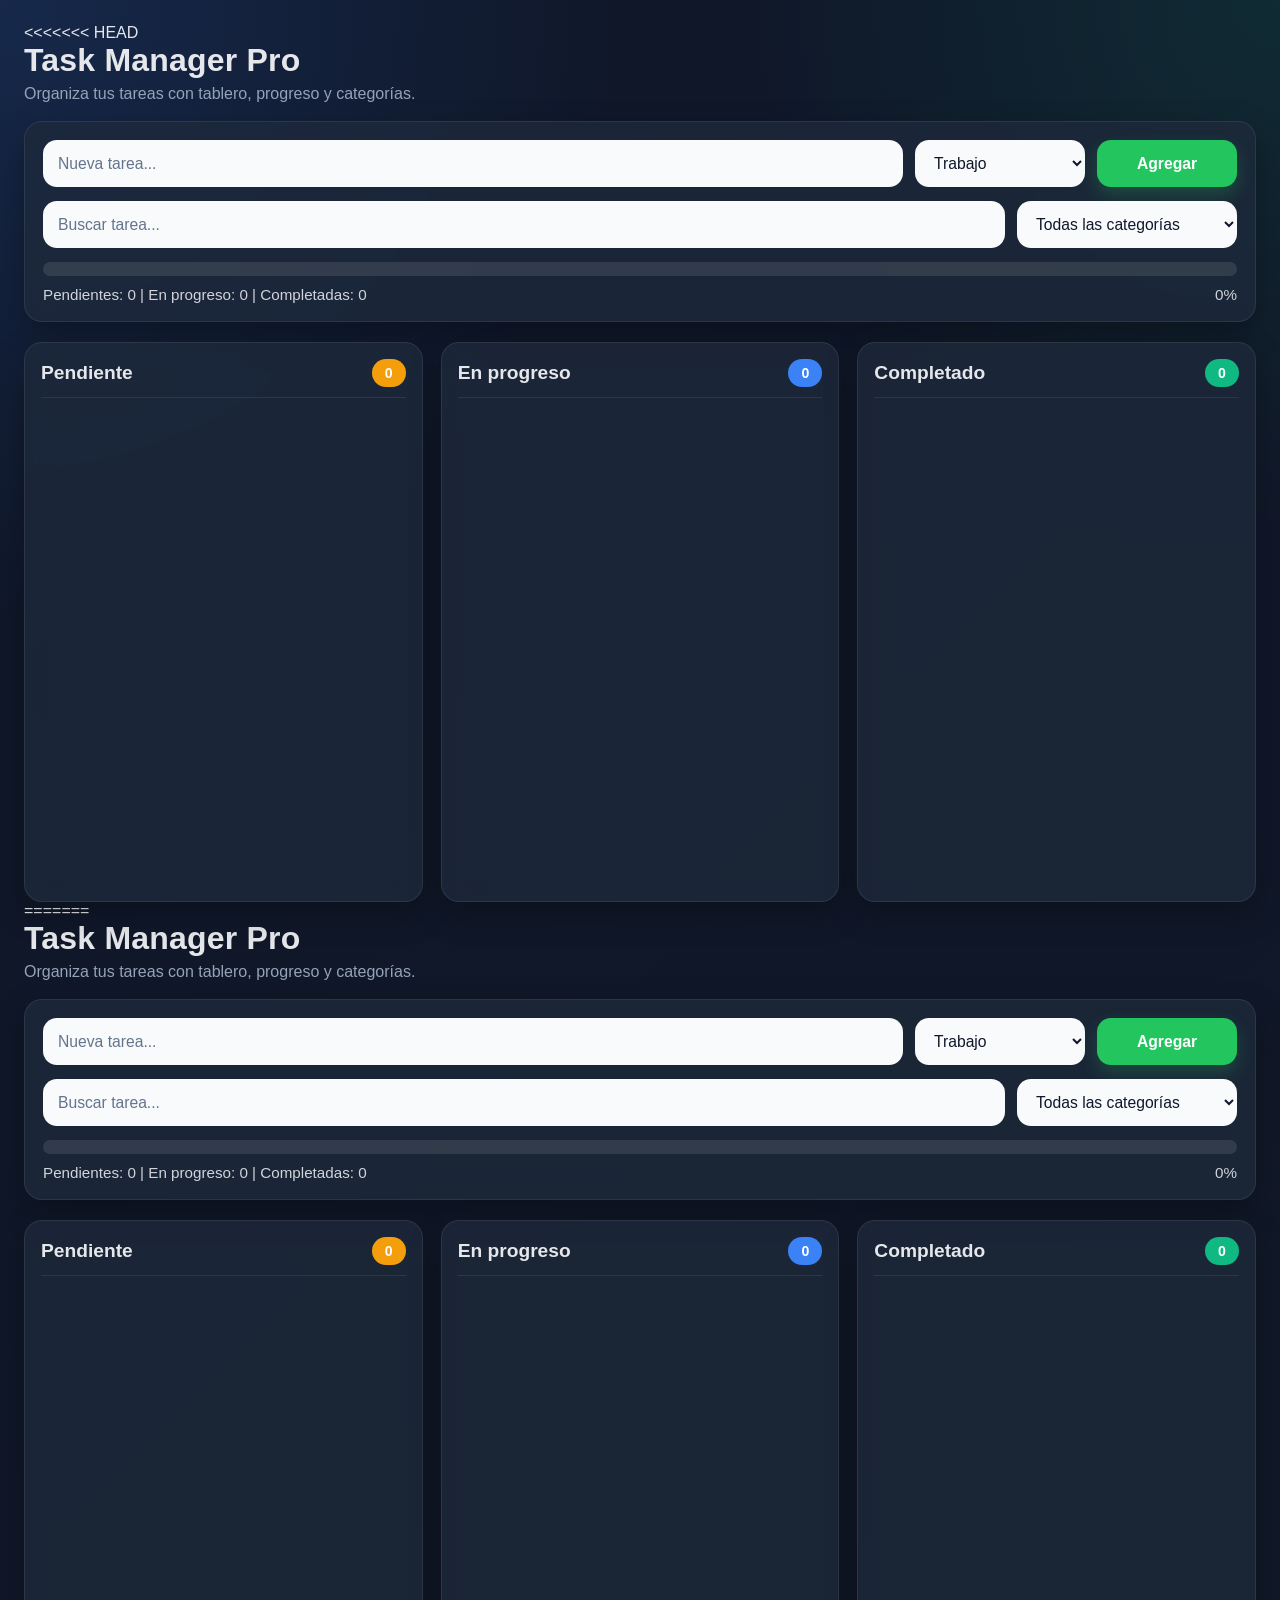
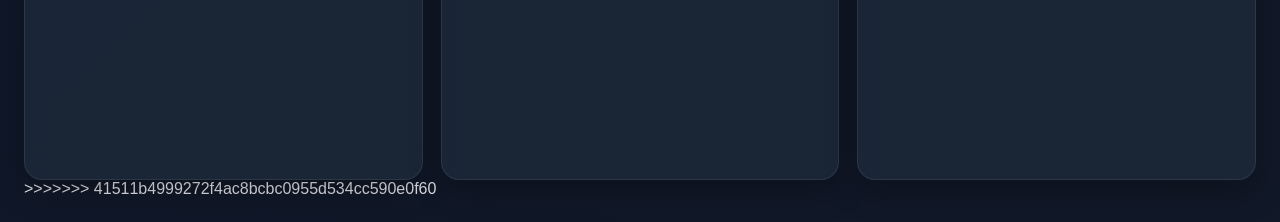
==== static/index.html @ 19077a7a "Preparar proyecto para deploy en Render" ====
<<<<<<< HEAD
<!DOCTYPE html>
<html lang="es">
  <head>
    <meta charset="UTF-8" />
    <meta name="viewport" content="width=device-width, initial-scale=1.0" />
    <title>Task Manager Pro</title>
    <link rel="stylesheet" href="css/styles.css" />
  </head>
  <body>
    <div class="app-shell">

      <header class="topbar">
        <div>
          <h1>Task Manager Pro</h1>
          <p class="subtitle">Organiza tus tareas con tablero, progreso y categorías.</p>
        </div>
      </header>

      <section class="toolbar card">
        <div class="input-row">
          <input id="tareaInput" type="text" placeholder="Nueva tarea..." maxlength="200" />
          <select id="categoria">
            <option value="Trabajo">Trabajo</option>
            <option value="Estudio">Estudio</option>
            <option value="Personal">Personal</option>
          </select>
          <button id="agregarBtn" class="primary-btn">Agregar</button>
        </div>
        <div class="filters-row">
          <input id="buscarInput" type="text" placeholder="Buscar tarea..." />
          <select id="filtroCategoria">
            <option value="Todas">Todas las categorías</option>
            <option value="Trabajo">Trabajo</option>
            <option value="Estudio">Estudio</option>
            <option value="Personal">Personal</option>
          </select>
        </div>
        <div class="progress-wrap">
          <div class="progress-bar-bg">
            <div id="progressBar" class="progress-bar-fill"></div>
          </div>
          <div class="progress-meta">
            <span id="contadorTexto">Pendientes: 0 | En progreso: 0 | Completadas: 0</span>
            <span id="porcentajeTexto">0%</span>
          </div>
        </div>
      </section>

      <section class="board">
        <div class="column card" data-estado="Pendiente">
          <div class="column-header pendiente-header">
            <h2>Pendiente</h2>
            <span id="countPendiente" class="count-pill">0</span>
          </div>
          <div class="lista" id="pendiente"></div>
        </div>

        <div class="column card" data-estado="En progreso">
          <div class="column-header progreso-header">
            <h2>En progreso</h2>
            <span id="countProgreso" class="count-pill">0</span>
          </div>
          <div class="lista" id="progreso"></div>
        </div>

        <div class="column card" data-estado="Completado">
          <div class="column-header completado-header">
            <h2>Completado</h2>
            <span id="countCompletado" class="count-pill">0</span>
          </div>
          <div class="lista" id="completado"></div>
        </div>
      </section>

    </div>
    <script src="js/app.js"></script>
  </body>
=======
<!DOCTYPE html>
<html lang="es">
  <head>
    <meta charset="UTF-8" />
    <meta name="viewport" content="width=device-width, initial-scale=1.0" />
    <title>Task Manager Pro</title>
    <link rel="stylesheet" href="css/styles.css" />
  </head>
  <body>
    <div class="app-shell">

      <header class="topbar">
        <div>
          <h1>Task Manager Pro</h1>
          <p class="subtitle">Organiza tus tareas con tablero, progreso y categorías.</p>
        </div>
      </header>

      <section class="toolbar card">
        <div class="input-row">
          <input id="tareaInput" type="text" placeholder="Nueva tarea..." maxlength="200" />
          <select id="categoria">
            <option value="Trabajo">Trabajo</option>
            <option value="Estudio">Estudio</option>
            <option value="Personal">Personal</option>
          </select>
          <button id="agregarBtn" class="primary-btn">Agregar</button>
        </div>
        <div class="filters-row">
          <input id="buscarInput" type="text" placeholder="Buscar tarea..." />
          <select id="filtroCategoria">
            <option value="Todas">Todas las categorías</option>
            <option value="Trabajo">Trabajo</option>
            <option value="Estudio">Estudio</option>
            <option value="Personal">Personal</option>
          </select>
        </div>
        <div class="progress-wrap">
          <div class="progress-bar-bg">
            <div id="progressBar" class="progress-bar-fill"></div>
          </div>
          <div class="progress-meta">
            <span id="contadorTexto">Pendientes: 0 | En progreso: 0 | Completadas: 0</span>
            <span id="porcentajeTexto">0%</span>
          </div>
        </div>
      </section>

      <section class="board">
        <div class="column card" data-estado="Pendiente">
          <div class="column-header pendiente-header">
            <h2>Pendiente</h2>
            <span id="countPendiente" class="count-pill">0</span>
          </div>
          <div class="lista" id="pendiente"></div>
        </div>

        <div class="column card" data-estado="En progreso">
          <div class="column-header progreso-header">
            <h2>En progreso</h2>
            <span id="countProgreso" class="count-pill">0</span>
          </div>
          <div class="lista" id="progreso"></div>
        </div>

        <div class="column card" data-estado="Completado">
          <div class="column-header completado-header">
            <h2>Completado</h2>
            <span id="countCompletado" class="count-pill">0</span>
          </div>
          <div class="lista" id="completado"></div>
        </div>
      </section>

    </div>
    <script src="js/app.js"></script>
  </body>
>>>>>>> 41511b4999272f4ac8bcbc0955d534cc590e0f60
</html>
---- static/css/styles.css ----
:root {
  --bg-1: #0f172a;
  --bg-2: #111827;
  --panel: #1e293b;
  --panel-2: #0b1220;
  --card: #ffffff;
  --text: #e5e7eb;
  --muted: #94a3b8;
  --shadow: 0 12px 32px rgba(0, 0, 0, 0.28);
  --radius: 18px;
  --pendiente: #f59e0b;
  --progreso: #3b82f6;
  --completado: #10b981;
  --trabajo: #f97316;
  --estudio: #2563eb;
  --personal: #16a34a;
  --danger: #ef4444;
  --danger-hover: #dc2626;
  --primary: #22c55e;
  --primary-hover: #16a34a;
}

* {
  margin: 0;
  padding: 0;
  box-sizing: border-box;
}

html, body {
  min-height: 100%;
}

body {
  font-family: Inter, Arial, Helvetica, sans-serif;
  background:
    radial-gradient(circle at top left, rgba(59, 130, 246, 0.16), transparent 28%),
    radial-gradient(circle at top right, rgba(16, 185, 129, 0.12), transparent 24%),
    linear-gradient(135deg, var(--bg-1), var(--bg-2));
  color: var(--text);
  padding: 24px;
}

.app-shell {
  max-width: 1280px;
  margin: 0 auto;
}

.topbar {
  margin-bottom: 18px;
}

.topbar h1 {
  font-size: 2rem;
  font-weight: 800;
  letter-spacing: 0.2px;
}

.subtitle {
  color: var(--muted);
  margin-top: 6px;
}

.card {
  background: rgba(30, 41, 59, 0.78);
  border: 1px solid rgba(255, 255, 255, 0.08);
  backdrop-filter: blur(12px);
  border-radius: var(--radius);
  box-shadow: var(--shadow);
}

.toolbar {
  padding: 18px;
  margin-bottom: 20px;
}

.input-row,
.filters-row {
  display: grid;
  gap: 12px;
  margin-bottom: 14px;
}

.input-row {
  grid-template-columns: minmax(220px, 1fr) 170px 140px;
}

.filters-row {
  grid-template-columns: 1fr 220px;
}

input, select, button {
  border: none;
  outline: none;
  border-radius: 14px;
  font-size: 0.98rem;
}

input, select {
  padding: 14px 15px;
  background: #f8fafc;
  color: #0f172a;
}

input::placeholder {
  color: #64748b;
}

button {
  padding: 14px 16px;
  font-weight: 700;
  cursor: pointer;
  transition: transform 0.16s ease, background 0.16s ease, box-shadow 0.16s ease;
}

button:hover {
  transform: translateY(-1px);
}

.primary-btn {
  background: var(--primary);
  color: white;
  box-shadow: 0 8px 18px rgba(34, 197, 94, 0.24);
}

.primary-btn:hover {
  background: var(--primary-hover);
}

.progress-wrap {
  margin-top: 8px;
}

.progress-bar-bg {
  width: 100%;
  height: 14px;
  border-radius: 999px;
  background: rgba(255, 255, 255, 0.1);
  overflow: hidden;
}

.progress-bar-fill {
  height: 100%;
  width: 0%;
  border-radius: 999px;
  background: linear-gradient(90deg, #34d399, #10b981);
  transition: width 0.28s ease;
}

.progress-meta {
  margin-top: 10px;
  display: flex;
  justify-content: space-between;
  align-items: center;
  gap: 12px;
  color: #d1d5db;
  font-size: 0.95rem;
}

.board {
  display: grid;
  grid-template-columns: repeat(3, 1fr);
  gap: 18px;
}

.column {
  padding: 16px;
  min-height: 560px;
}

.column-header {
  display: flex;
  justify-content: space-between;
  align-items: center;
  margin-bottom: 14px;
  padding-bottom: 10px;
  border-bottom: 1px solid rgba(255, 255, 255, 0.08);
}

.column-header h2 {
  font-size: 1.2rem;
  font-weight: 800;
}

.count-pill {
  min-width: 34px;
  text-align: center;
  padding: 6px 10px;
  border-radius: 999px;
  font-size: 0.88rem;
  font-weight: 800;
  color: white;
}

.pendiente-header .count-pill { background: var(--pendiente); }
.progreso-header .count-pill  { background: var(--progreso); }
.completado-header .count-pill { background: var(--completado); }

.lista {
  min-height: 470px;
  display: flex;
  flex-direction: column;
  gap: 12px;
}

.task {
  background: var(--card);
  color: #0f172a;
  border-radius: 16px;
  padding: 14px 14px 12px;
  box-shadow: 0 8px 22px rgba(0, 0, 0, 0.12);
  cursor: grab;
  animation: fadeIn 0.22s ease;
  border: 1px solid rgba(15, 23, 42, 0.06);
}

.task.dragging {
  opacity: 0.55;
  transform: rotate(1deg);
}

.task-top {
  display: flex;
  align-items: flex-start;
  justify-content: space-between;
  gap: 12px;
}

.task-main {
  display: flex;
  align-items: flex-start;
  gap: 10px;
  min-width: 0;
}

.complete-check {
  width: 18px;
  height: 18px;
  margin-top: 2px;
  cursor: pointer;
  accent-color: #10b981;
}

.task-title-wrap {
  min-width: 0;
}

.task-title {
  font-size: 1.04rem;
  font-weight: 800;
  line-height: 1.28;
  word-break: break-word;
}

.task-title.completed {
  text-decoration: line-through;
  color: #6b7280;
}

.task-actions {
  display: flex;
  align-items: center;
  gap: 8px;
}

.delete-btn {
  background: var(--danger);
  color: white;
  padding: 9px 11px;
  border-radius: 12px;
  font-size: 0.9rem;
  line-height: 1;
}

.delete-btn:hover {
  background: var(--danger-hover);
}

.task-bottom {
  margin-top: 12px;
  display: flex;
  justify-content: space-between;
  align-items: center;
  gap: 10px;
  flex-wrap: wrap;
}

.meta-group {
  display: flex;
  align-items: center;
  gap: 8px;
  flex-wrap: wrap;
}

.badge {
  display: inline-flex;
  align-items: center;
  padding: 5px 9px;
  border-radius: 999px;
  font-size: 0.76rem;
  font-weight: 800;
  color: white;
}

.badge.trabajo  { background: var(--trabajo); }
.badge.estudio  { background: var(--estudio); }
.badge.personal { background: var(--personal); }

.estado-badge {
  font-size: 0.75rem;
  font-weight: 800;
  color: #475569;
  background: #e2e8f0;
  padding: 5px 9px;
  border-radius: 999px;
}

.fecha {
  color: #64748b;
  font-size: 0.78rem;
  font-weight: 600;
}

.empty-state {
  border: 2px dashed rgba(255, 255, 255, 0.12);
  border-radius: 16px;
  min-height: 120px;
  display: flex;
  align-items: center;
  justify-content: center;
  color: #94a3b8;
  text-align: center;
  padding: 16px;
}

.drop-hover {
  outline: 2px dashed rgba(255, 255, 255, 0.28);
  outline-offset: 4px;
}

@keyframes fadeIn {
  from { opacity: 0; transform: translateY(8px); }
  to   { opacity: 1; transform: translateY(0); }
}

@media (max-width: 1050px) {
  .board {
    grid-template-columns: 1fr;
  }
  .column {
    min-height: auto;
  }
  .lista {
    min-height: 180px;
  }
}

@media (max-width: 760px) {
  body {
    padding: 14px;
  }
  .input-row {
    grid-template-columns: 1fr;
  }
  .filters-row {
    grid-template-columns: 1fr;
  }
  .progress-meta {
    flex-direction: column;
    align-items: flex-start;
  }
  .topbar h1 {
    font-size: 1.6rem;
  }
}
---- static/css/styles.css ----
:root {
  --bg-1: #0f172a;
  --bg-2: #111827;
  --panel: #1e293b;
  --panel-2: #0b1220;
  --card: #ffffff;
  --text: #e5e7eb;
  --muted: #94a3b8;
  --shadow: 0 12px 32px rgba(0, 0, 0, 0.28);
  --radius: 18px;
  --pendiente: #f59e0b;
  --progreso: #3b82f6;
  --completado: #10b981;
  --trabajo: #f97316;
  --estudio: #2563eb;
  --personal: #16a34a;
  --danger: #ef4444;
  --danger-hover: #dc2626;
  --primary: #22c55e;
  --primary-hover: #16a34a;
}

* {
  margin: 0;
  padding: 0;
  box-sizing: border-box;
}

html, body {
  min-height: 100%;
}

body {
  font-family: Inter, Arial, Helvetica, sans-serif;
  background:
    radial-gradient(circle at top left, rgba(59, 130, 246, 0.16), transparent 28%),
    radial-gradient(circle at top right, rgba(16, 185, 129, 0.12), transparent 24%),
    linear-gradient(135deg, var(--bg-1), var(--bg-2));
  color: var(--text);
  padding: 24px;
}

.app-shell {
  max-width: 1280px;
  margin: 0 auto;
}

.topbar {
  margin-bottom: 18px;
}

.topbar h1 {
  font-size: 2rem;
  font-weight: 800;
  letter-spacing: 0.2px;
}

.subtitle {
  color: var(--muted);
  margin-top: 6px;
}

.card {
  background: rgba(30, 41, 59, 0.78);
  border: 1px solid rgba(255, 255, 255, 0.08);
  backdrop-filter: blur(12px);
  border-radius: var(--radius);
  box-shadow: var(--shadow);
}

.toolbar {
  padding: 18px;
  margin-bottom: 20px;
}

.input-row,
.filters-row {
  display: grid;
  gap: 12px;
  margin-bottom: 14px;
}

.input-row {
  grid-template-columns: minmax(220px, 1fr) 170px 140px;
}

.filters-row {
  grid-template-columns: 1fr 220px;
}

input, select, button {
  border: none;
  outline: none;
  border-radius: 14px;
  font-size: 0.98rem;
}

input, select {
  padding: 14px 15px;
  background: #f8fafc;
  color: #0f172a;
}

input::placeholder {
  color: #64748b;
}

button {
  padding: 14px 16px;
  font-weight: 700;
  cursor: pointer;
  transition: transform 0.16s ease, background 0.16s ease, box-shadow 0.16s ease;
}

button:hover {
  transform: translateY(-1px);
}

.primary-btn {
  background: var(--primary);
  color: white;
  box-shadow: 0 8px 18px rgba(34, 197, 94, 0.24);
}

.primary-btn:hover {
  background: var(--primary-hover);
}

.progress-wrap {
  margin-top: 8px;
}

.progress-bar-bg {
  width: 100%;
  height: 14px;
  border-radius: 999px;
  background: rgba(255, 255, 255, 0.1);
  overflow: hidden;
}

.progress-bar-fill {
  height: 100%;
  width: 0%;
  border-radius: 999px;
  background: linear-gradient(90deg, #34d399, #10b981);
  transition: width 0.28s ease;
}

.progress-meta {
  margin-top: 10px;
  display: flex;
  justify-content: space-between;
  align-items: center;
  gap: 12px;
  color: #d1d5db;
  font-size: 0.95rem;
}

.board {
  display: grid;
  grid-template-columns: repeat(3, 1fr);
  gap: 18px;
}

.column {
  padding: 16px;
  min-height: 560px;
}

.column-header {
  display: flex;
  justify-content: space-between;
  align-items: center;
  margin-bottom: 14px;
  padding-bottom: 10px;
  border-bottom: 1px solid rgba(255, 255, 255, 0.08);
}

.column-header h2 {
  font-size: 1.2rem;
  font-weight: 800;
}

.count-pill {
  min-width: 34px;
  text-align: center;
  padding: 6px 10px;
  border-radius: 999px;
  font-size: 0.88rem;
  font-weight: 800;
  color: white;
}

.pendiente-header .count-pill { background: var(--pendiente); }
.progreso-header .count-pill  { background: var(--progreso); }
.completado-header .count-pill { background: var(--completado); }

.lista {
  min-height: 470px;
  display: flex;
  flex-direction: column;
  gap: 12px;
}

.task {
  background: var(--card);
  color: #0f172a;
  border-radius: 16px;
  padding: 14px 14px 12px;
  box-shadow: 0 8px 22px rgba(0, 0, 0, 0.12);
  cursor: grab;
  animation: fadeIn 0.22s ease;
  border: 1px solid rgba(15, 23, 42, 0.06);
}

.task.dragging {
  opacity: 0.55;
  transform: rotate(1deg);
}

.task-top {
  display: flex;
  align-items: flex-start;
  justify-content: space-between;
  gap: 12px;
}

.task-main {
  display: flex;
  align-items: flex-start;
  gap: 10px;
  min-width: 0;
}

.complete-check {
  width: 18px;
  height: 18px;
  margin-top: 2px;
  cursor: pointer;
  accent-color: #10b981;
}

.task-title-wrap {
  min-width: 0;
}

.task-title {
  font-size: 1.04rem;
  font-weight: 800;
  line-height: 1.28;
  word-break: break-word;
}

.task-title.completed {
  text-decoration: line-through;
  color: #6b7280;
}

.task-actions {
  display: flex;
  align-items: center;
  gap: 8px;
}

.delete-btn {
  background: var(--danger);
  color: white;
  padding: 9px 11px;
  border-radius: 12px;
  font-size: 0.9rem;
  line-height: 1;
}

.delete-btn:hover {
  background: var(--danger-hover);
}

.task-bottom {
  margin-top: 12px;
  display: flex;
  justify-content: space-between;
  align-items: center;
  gap: 10px;
  flex-wrap: wrap;
}

.meta-group {
  display: flex;
  align-items: center;
  gap: 8px;
  flex-wrap: wrap;
}

.badge {
  display: inline-flex;
  align-items: center;
  padding: 5px 9px;
  border-radius: 999px;
  font-size: 0.76rem;
  font-weight: 800;
  color: white;
}

.badge.trabajo  { background: var(--trabajo); }
.badge.estudio  { background: var(--estudio); }
.badge.personal { background: var(--personal); }

.estado-badge {
  font-size: 0.75rem;
  font-weight: 800;
  color: #475569;
  background: #e2e8f0;
  padding: 5px 9px;
  border-radius: 999px;
}

.fecha {
  color: #64748b;
  font-size: 0.78rem;
  font-weight: 600;
}

.empty-state {
  border: 2px dashed rgba(255, 255, 255, 0.12);
  border-radius: 16px;
  min-height: 120px;
  display: flex;
  align-items: center;
  justify-content: center;
  color: #94a3b8;
  text-align: center;
  padding: 16px;
}

.drop-hover {
  outline: 2px dashed rgba(255, 255, 255, 0.28);
  outline-offset: 4px;
}

@keyframes fadeIn {
  from { opacity: 0; transform: translateY(8px); }
  to   { opacity: 1; transform: translateY(0); }
}

@media (max-width: 1050px) {
  .board {
    grid-template-columns: 1fr;
  }
  .column {
    min-height: auto;
  }
  .lista {
    min-height: 180px;
  }
}

@media (max-width: 760px) {
  body {
    padding: 14px;
  }
  .input-row {
    grid-template-columns: 1fr;
  }
  .filters-row {
    grid-template-columns: 1fr;
  }
  .progress-meta {
    flex-direction: column;
    align-items: flex-start;
  }
  .topbar h1 {
    font-size: 1.6rem;
  }
}
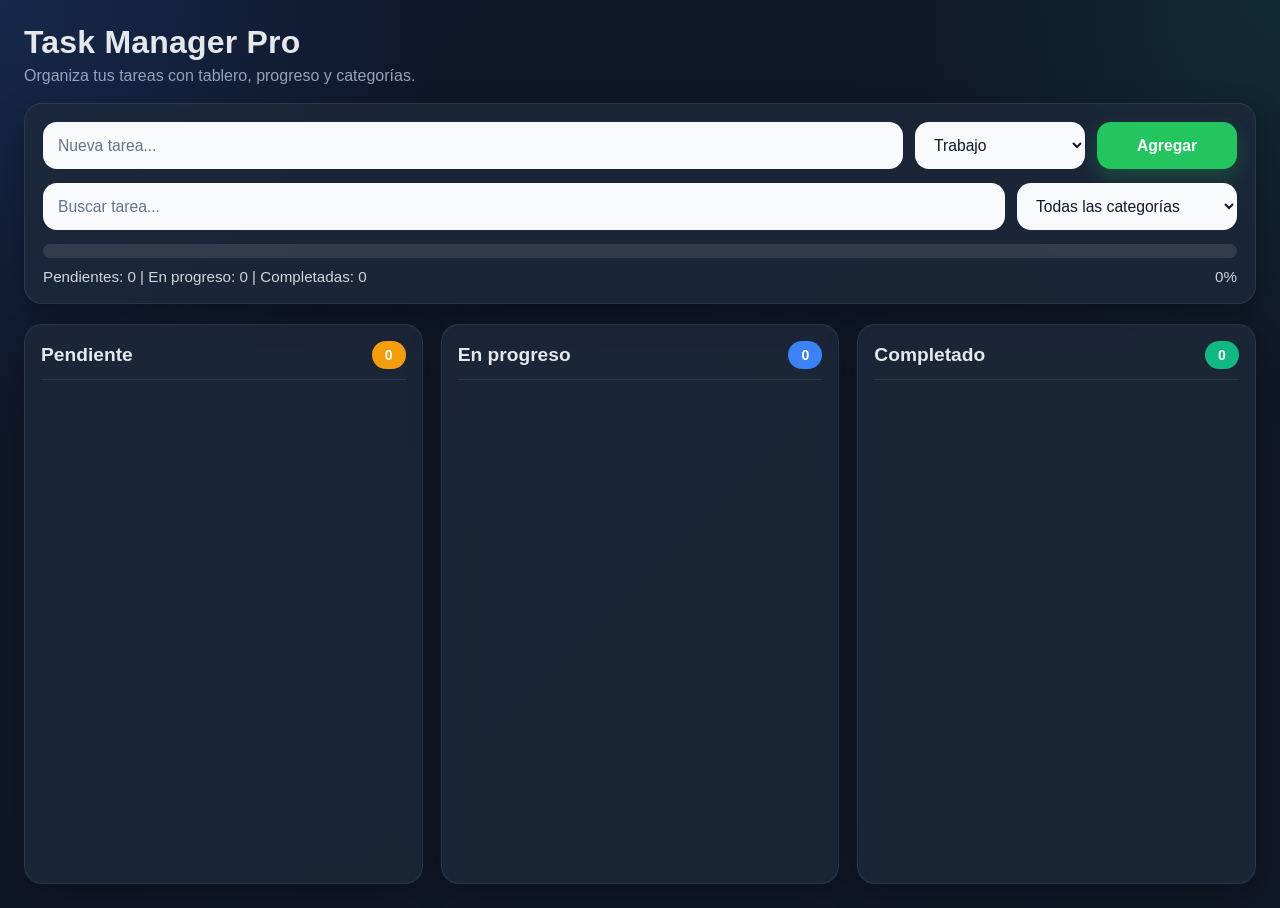
==== commit cb4e69f3: "Arreglar index.html para Render" ====
--- a/static/index.html
+++ b/static/index.html
@@ -1,11 +1,10 @@
-<<<<<<< HEAD
 <!DOCTYPE html>
 <html lang="es">
   <head>
     <meta charset="UTF-8" />
     <meta name="viewport" content="width=device-width, initial-scale=1.0" />
     <title>Task Manager Pro</title>
-    <link rel="stylesheet" href="css/styles.css" />
+    <link rel="stylesheet" href="/static/css/styles.css" />
   </head>
   <body>
     <div class="app-shell">
@@ -74,85 +73,6 @@
       </section>
 
     </div>
-    <script src="js/app.js"></script>
+    <script src="/static/js/app.js"></script>
   </body>
-=======
-<!DOCTYPE html>
-<html lang="es">
-  <head>
-    <meta charset="UTF-8" />
-    <meta name="viewport" content="width=device-width, initial-scale=1.0" />
-    <title>Task Manager Pro</title>
-    <link rel="stylesheet" href="css/styles.css" />
-  </head>
-  <body>
-    <div class="app-shell">
-
-      <header class="topbar">
-        <div>
-          <h1>Task Manager Pro</h1>
-          <p class="subtitle">Organiza tus tareas con tablero, progreso y categorías.</p>
-        </div>
-      </header>
-
-      <section class="toolbar card">
-        <div class="input-row">
-          <input id="tareaInput" type="text" placeholder="Nueva tarea..." maxlength="200" />
-          <select id="categoria">
-            <option value="Trabajo">Trabajo</option>
-            <option value="Estudio">Estudio</option>
-            <option value="Personal">Personal</option>
-          </select>
-          <button id="agregarBtn" class="primary-btn">Agregar</button>
-        </div>
-        <div class="filters-row">
-          <input id="buscarInput" type="text" placeholder="Buscar tarea..." />
-          <select id="filtroCategoria">
-            <option value="Todas">Todas las categorías</option>
-            <option value="Trabajo">Trabajo</option>
-            <option value="Estudio">Estudio</option>
-            <option value="Personal">Personal</option>
-          </select>
-        </div>
-        <div class="progress-wrap">
-          <div class="progress-bar-bg">
-            <div id="progressBar" class="progress-bar-fill"></div>
-          </div>
-          <div class="progress-meta">
-            <span id="contadorTexto">Pendientes: 0 | En progreso: 0 | Completadas: 0</span>
-            <span id="porcentajeTexto">0%</span>
-          </div>
-        </div>
-      </section>
-
-      <section class="board">
-        <div class="column card" data-estado="Pendiente">
-          <div class="column-header pendiente-header">
-            <h2>Pendiente</h2>
-            <span id="countPendiente" class="count-pill">0</span>
-          </div>
-          <div class="lista" id="pendiente"></div>
-        </div>
-
-        <div class="column card" data-estado="En progreso">
-          <div class="column-header progreso-header">
-            <h2>En progreso</h2>
-            <span id="countProgreso" class="count-pill">0</span>
-          </div>
-          <div class="lista" id="progreso"></div>
-        </div>
-
-        <div class="column card" data-estado="Completado">
-          <div class="column-header completado-header">
-            <h2>Completado</h2>
-            <span id="countCompletado" class="count-pill">0</span>
-          </div>
-          <div class="lista" id="completado"></div>
-        </div>
-      </section>
-
-    </div>
-    <script src="js/app.js"></script>
-  </body>
->>>>>>> 41511b4999272f4ac8bcbc0955d534cc590e0f60
 </html>
